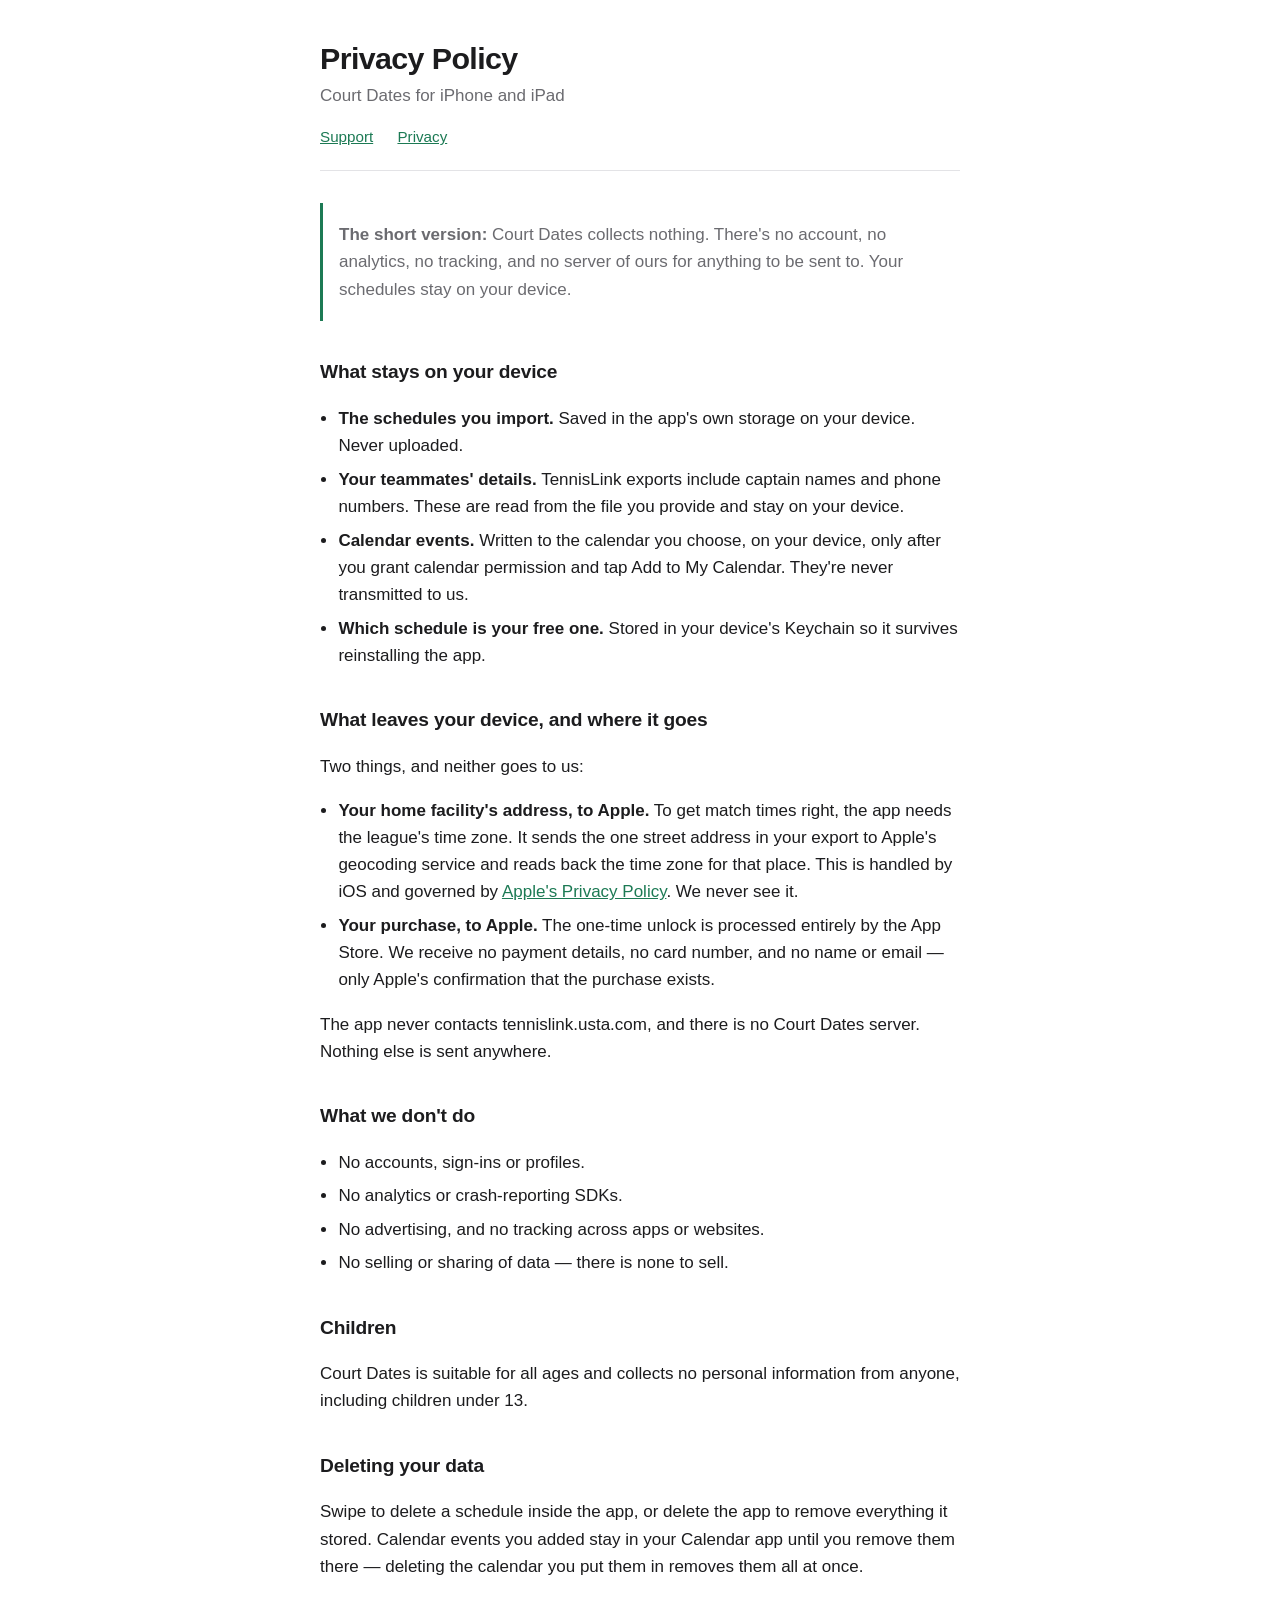
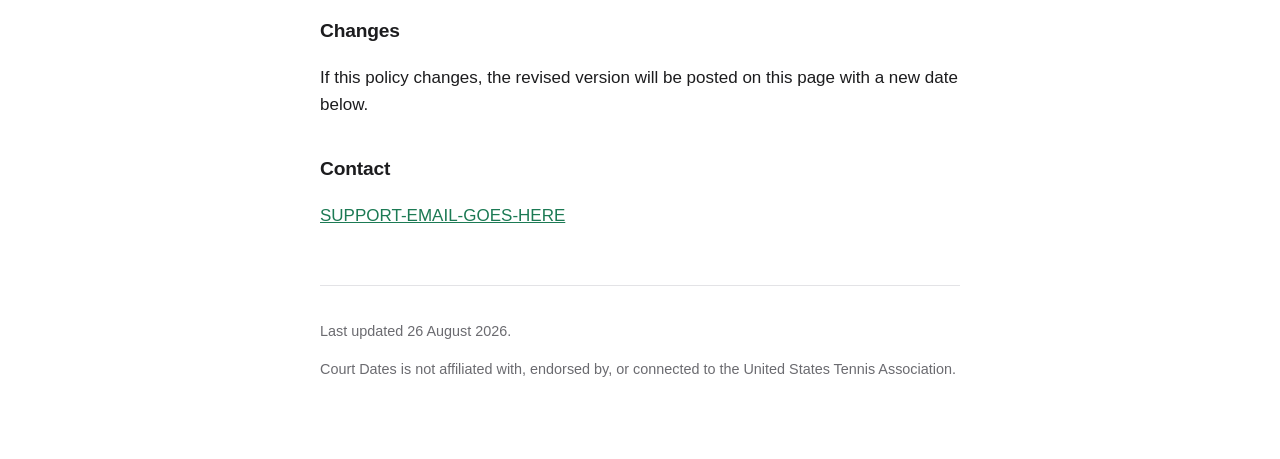
==== privacy.html @ afbc4812 "Support and privacy pages for Court Dates Co-Authored-By: Claude Opus 5 <noreply@anthropic.com> Clau" ====
<!doctype html>
<html lang="en">
<head>
<meta charset="utf-8">
<meta name="viewport" content="width=device-width, initial-scale=1">
<title>Court Dates — Privacy Policy</title>
<link rel="stylesheet" href="style.css">
</head>
<body>
<main>
  <header>
    <h1>Privacy Policy</h1>
    <p class="tagline">Court Dates for iPhone and iPad</p>
    <nav>
      <a href="index.html">Support</a>
      <a href="privacy.html">Privacy</a>
    </nav>
  </header>

  <div class="note">
    <p><strong>The short version:</strong> Court Dates collects nothing. There's
    no account, no analytics, no tracking, and no server of ours for anything to
    be sent to. Your schedules stay on your device.</p>
  </div>

  <h2>What stays on your device</h2>
  <ul>
    <li><strong>The schedules you import.</strong> Saved in the app's own storage on your device. Never uploaded.</li>
    <li><strong>Your teammates' details.</strong> TennisLink exports include captain names and phone numbers. These are read from the file you provide and stay on your device.</li>
    <li><strong>Calendar events.</strong> Written to the calendar you choose, on your device, only after you grant calendar permission and tap Add to My Calendar. They're never transmitted to us.</li>
    <li><strong>Which schedule is your free one.</strong> Stored in your device's Keychain so it survives reinstalling the app.</li>
  </ul>

  <h2>What leaves your device, and where it goes</h2>
  <p>Two things, and neither goes to us:</p>
  <ul>
    <li><strong>Your home facility's address, to Apple.</strong> To get match times right, the app needs the league's time zone. It sends the one street address in your export to Apple's geocoding service and reads back the time zone for that place. This is handled by iOS and governed by <a href="https://www.apple.com/legal/privacy/">Apple's Privacy Policy</a>. We never see it.</li>
    <li><strong>Your purchase, to Apple.</strong> The one-time unlock is processed entirely by the App Store. We receive no payment details, no card number, and no name or email — only Apple's confirmation that the purchase exists.</li>
  </ul>
  <p>The app never contacts tennislink.usta.com, and there is no Court Dates
  server. Nothing else is sent anywhere.</p>

  <h2>What we don't do</h2>
  <ul>
    <li>No accounts, sign-ins or profiles.</li>
    <li>No analytics or crash-reporting SDKs.</li>
    <li>No advertising, and no tracking across apps or websites.</li>
    <li>No selling or sharing of data — there is none to sell.</li>
  </ul>

  <h2>Children</h2>
  <p>Court Dates is suitable for all ages and collects no personal information
  from anyone, including children under 13.</p>

  <h2>Deleting your data</h2>
  <p>Swipe to delete a schedule inside the app, or delete the app to remove
  everything it stored. Calendar events you added stay in your Calendar app
  until you remove them there — deleting the calendar you put them in removes
  them all at once.</p>

  <h2>Changes</h2>
  <p>If this policy changes, the revised version will be posted on this page
  with a new date below.</p>

  <h2>Contact</h2>
  <p><a href="mailto:SUPPORT-EMAIL-GOES-HERE">SUPPORT-EMAIL-GOES-HERE</a></p>

  <footer>
    <p>Last updated 26 August 2026.</p>
    <p>Court Dates is not affiliated with, endorsed by, or connected to the
    United States Tennis Association.</p>
  </footer>
</main>
</body>
</html>
---- style.css ----
:root {
  --ink: #1c1c1e;
  --muted: #6b6b70;
  --accent: #1c7a54;
  --rule: #e3e3e6;
  --bg: #ffffff;
}

@media (prefers-color-scheme: dark) {
  :root {
    --ink: #f2f2f7;
    --muted: #a1a1a6;
    --accent: #4ec08c;
    --rule: #3a3a3c;
    --bg: #1c1c1e;
  }
}

* { box-sizing: border-box; }

body {
  margin: 0;
  padding: 2.5rem 1.25rem 4rem;
  background: var(--bg);
  color: var(--ink);
  font: 17px/1.6 -apple-system, BlinkMacSystemFont, "Segoe UI", Roboto, sans-serif;
  -webkit-text-size-adjust: 100%;
}

main { max-width: 40rem; margin: 0 auto; }

header { border-bottom: 1px solid var(--rule); padding-bottom: 1.25rem; margin-bottom: 2rem; }

h1 { font-size: 1.9rem; line-height: 1.2; margin: 0 0 .35rem; letter-spacing: -0.02em; }
h2 { font-size: 1.2rem; margin: 2.25rem 0 .6rem; letter-spacing: -0.01em; }

.tagline { color: var(--muted); margin: 0; }

a { color: var(--accent); }

nav { margin-top: 1rem; font-size: .95rem; }
nav a { margin-right: 1.25rem; }

ul { padding-left: 1.15rem; }
li { margin-bottom: .4rem; }

.note {
  border-left: 3px solid var(--accent);
  padding: .1rem 0 .1rem 1rem;
  margin: 1.5rem 0;
  color: var(--muted);
}

footer {
  margin-top: 3.5rem;
  padding-top: 1.25rem;
  border-top: 1px solid var(--rule);
  color: var(--muted);
  font-size: .9rem;
}

code {
  font-family: ui-monospace, SFMono-Regular, Menlo, monospace;
  font-size: .9em;
  background: var(--rule);
  padding: .1em .35em;
  border-radius: 4px;
}
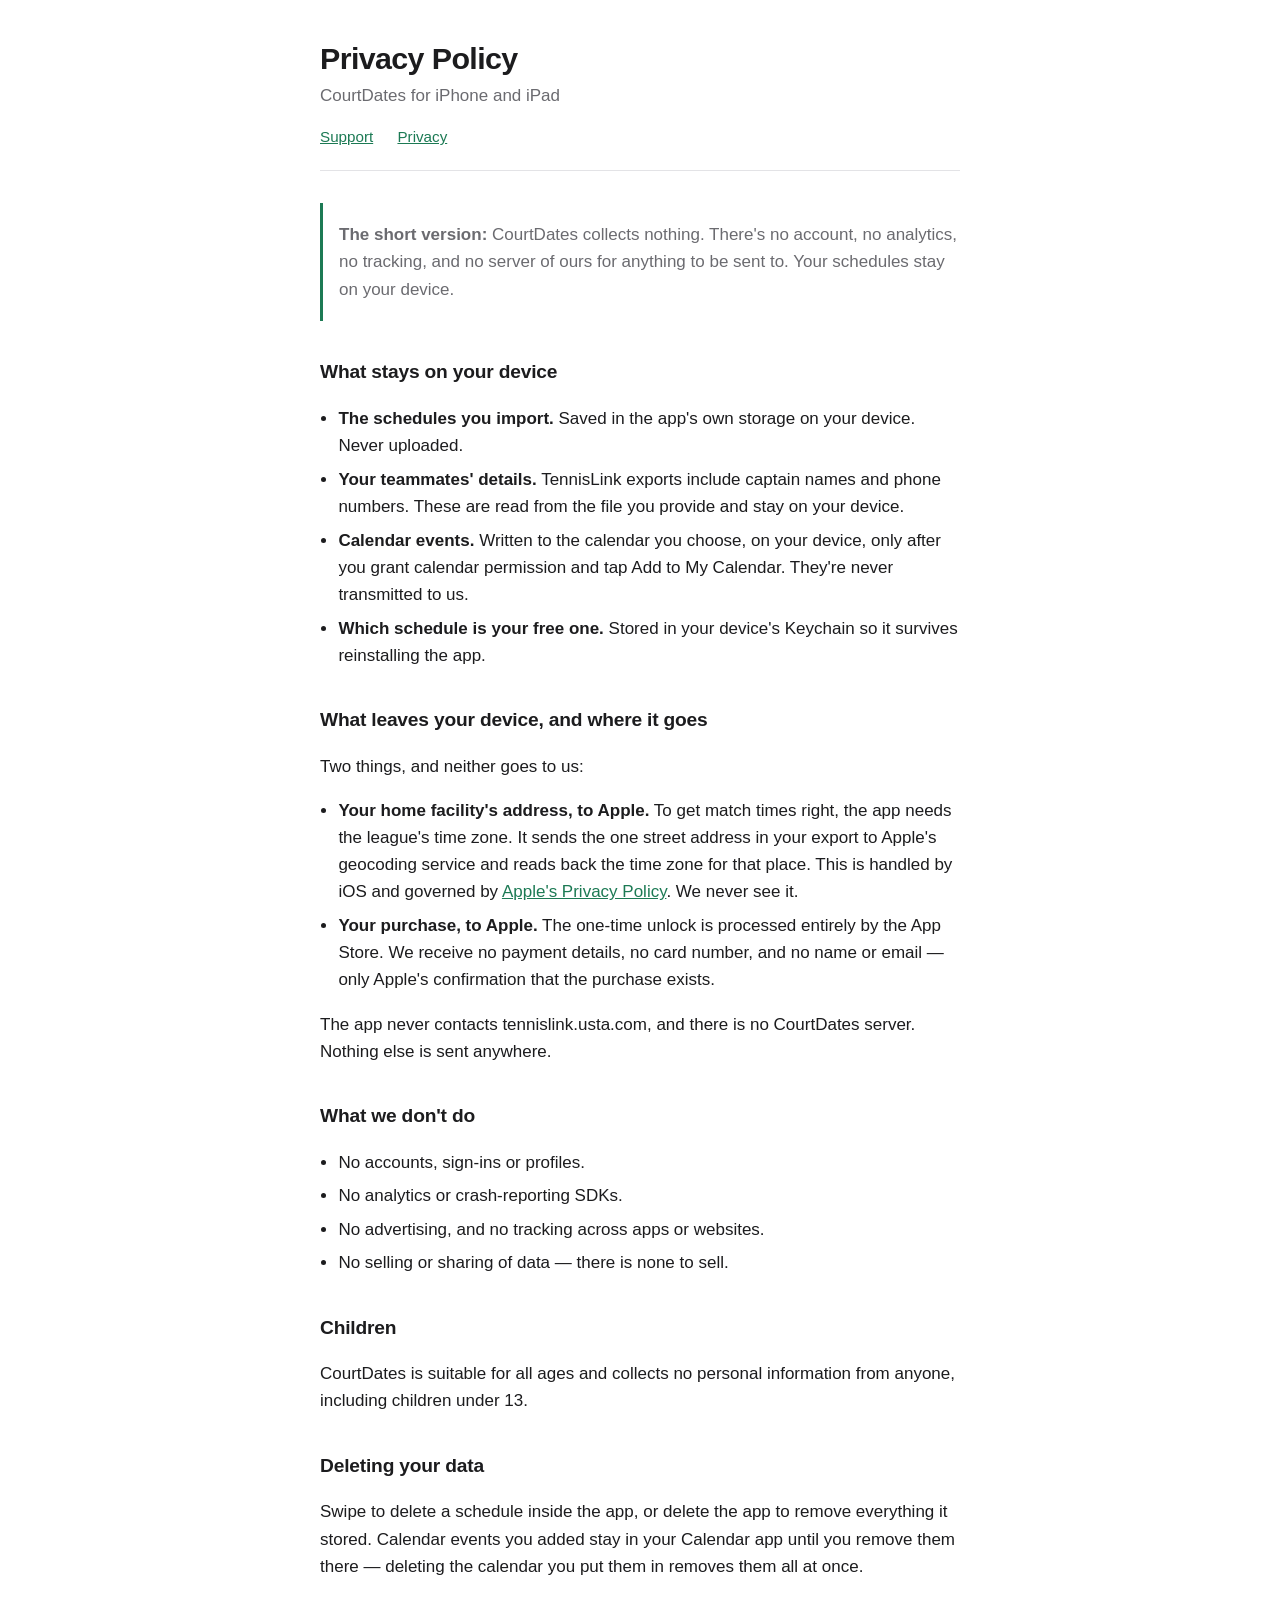
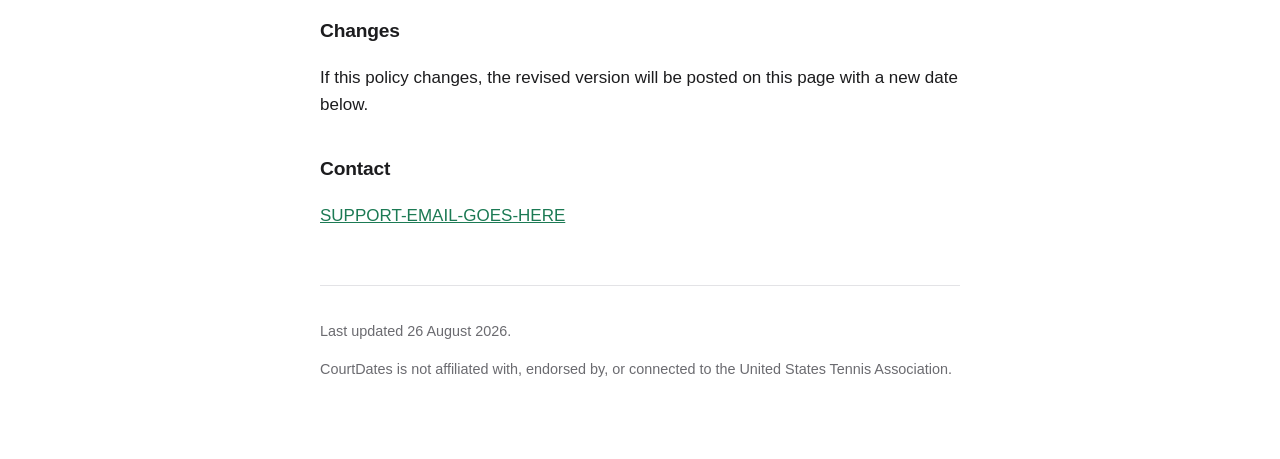
==== commit dfa9f09f: "Use CourtDates as the name everywhere, unspaced Co-Authored-By: Claude Opus 5 <noreply@anthropic.com" ====
--- a/privacy.html
+++ b/privacy.html
@@ -3,14 +3,14 @@
 <head>
 <meta charset="utf-8">
 <meta name="viewport" content="width=device-width, initial-scale=1">
-<title>Court Dates — Privacy Policy</title>
+<title>CourtDates — Privacy Policy</title>
 <link rel="stylesheet" href="style.css">
 </head>
 <body>
 <main>
   <header>
     <h1>Privacy Policy</h1>
-    <p class="tagline">Court Dates for iPhone and iPad</p>
+    <p class="tagline">CourtDates for iPhone and iPad</p>
     <nav>
       <a href="index.html">Support</a>
       <a href="privacy.html">Privacy</a>
@@ -18,7 +18,7 @@
   </header>
 
   <div class="note">
-    <p><strong>The short version:</strong> Court Dates collects nothing. There's
+    <p><strong>The short version:</strong> CourtDates collects nothing. There's
     no account, no analytics, no tracking, and no server of ours for anything to
     be sent to. Your schedules stay on your device.</p>
   </div>
@@ -37,7 +37,7 @@
     <li><strong>Your home facility's address, to Apple.</strong> To get match times right, the app needs the league's time zone. It sends the one street address in your export to Apple's geocoding service and reads back the time zone for that place. This is handled by iOS and governed by <a href="https://www.apple.com/legal/privacy/">Apple's Privacy Policy</a>. We never see it.</li>
     <li><strong>Your purchase, to Apple.</strong> The one-time unlock is processed entirely by the App Store. We receive no payment details, no card number, and no name or email — only Apple's confirmation that the purchase exists.</li>
   </ul>
-  <p>The app never contacts tennislink.usta.com, and there is no Court Dates
+  <p>The app never contacts tennislink.usta.com, and there is no CourtDates
   server. Nothing else is sent anywhere.</p>
 
   <h2>What we don't do</h2>
@@ -49,7 +49,7 @@
   </ul>
 
   <h2>Children</h2>
-  <p>Court Dates is suitable for all ages and collects no personal information
+  <p>CourtDates is suitable for all ages and collects no personal information
   from anyone, including children under 13.</p>
 
   <h2>Deleting your data</h2>
@@ -67,7 +67,7 @@
 
   <footer>
     <p>Last updated 26 August 2026.</p>
-    <p>Court Dates is not affiliated with, endorsed by, or connected to the
+    <p>CourtDates is not affiliated with, endorsed by, or connected to the
     United States Tennis Association.</p>
   </footer>
 </main>
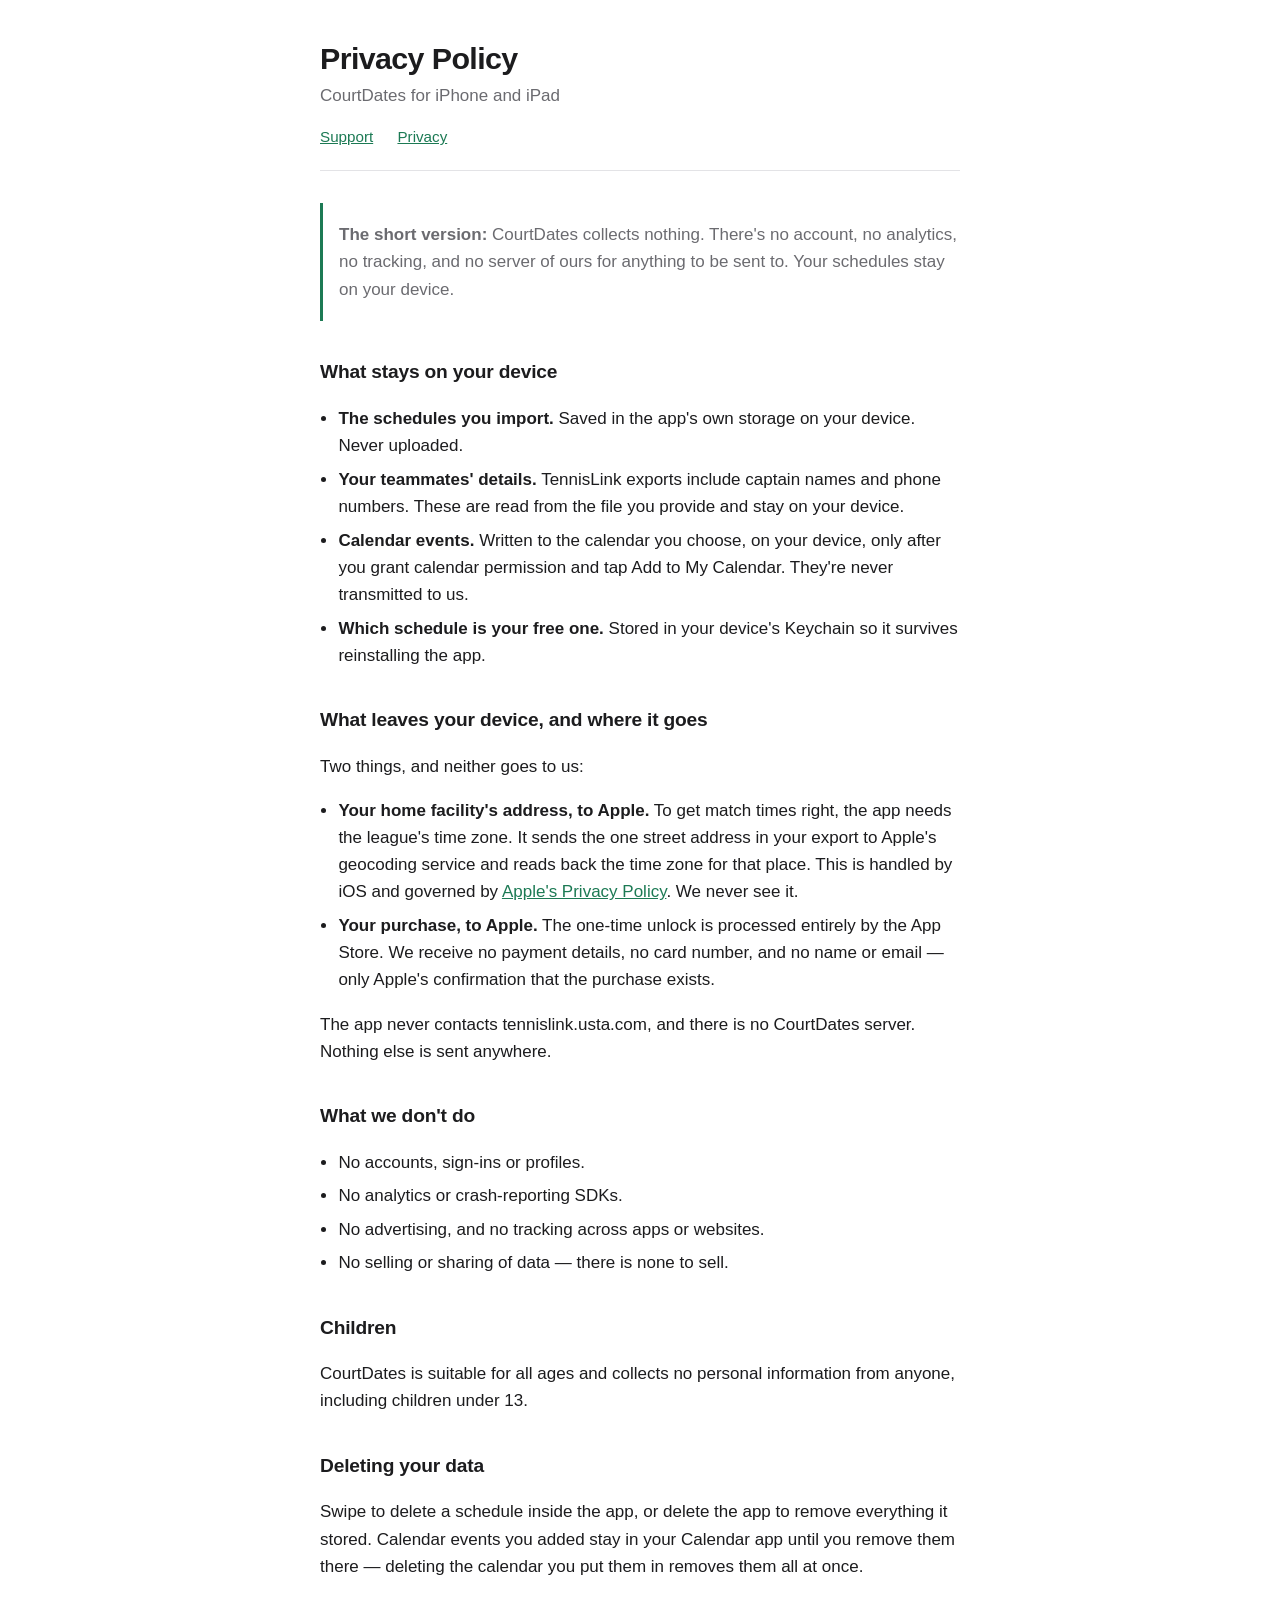
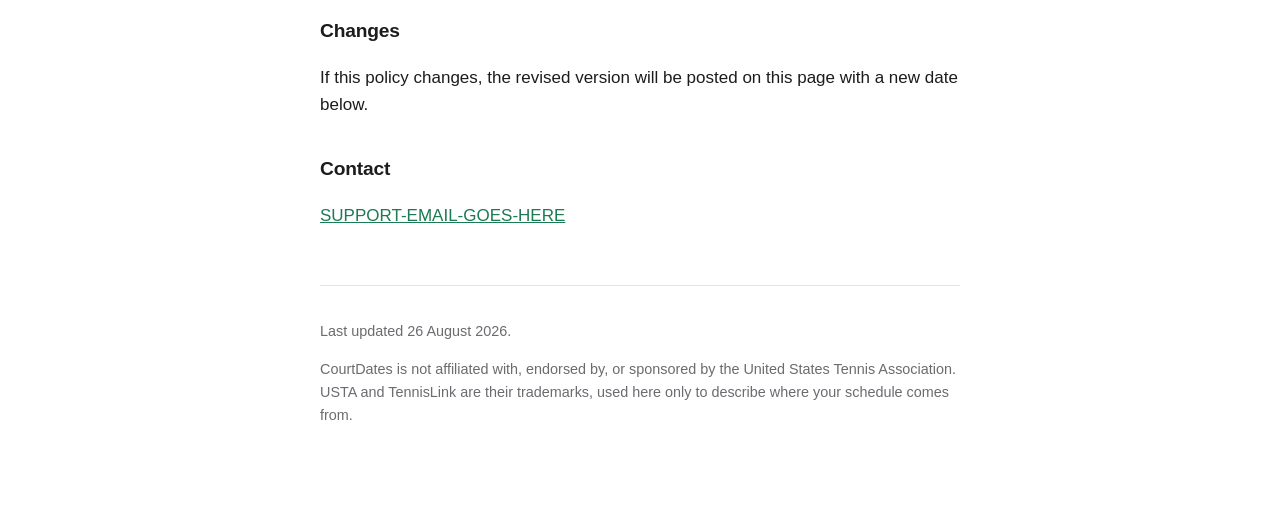
==== commit ce062a4b: "Name TennisLink in the disclaimer too, on both pages TennisLink is a USTA product, so the old wordin" ====
--- a/privacy.html
+++ b/privacy.html
@@ -67,8 +67,9 @@
 
   <footer>
     <p>Last updated 26 August 2026.</p>
-    <p>CourtDates is not affiliated with, endorsed by, or connected to the
-    United States Tennis Association.</p>
+    <p>CourtDates is not affiliated with, endorsed by, or sponsored by the
+    United States Tennis Association. USTA and TennisLink are their trademarks,
+    used here only to describe where your schedule comes from.</p>
   </footer>
 </main>
 </body>
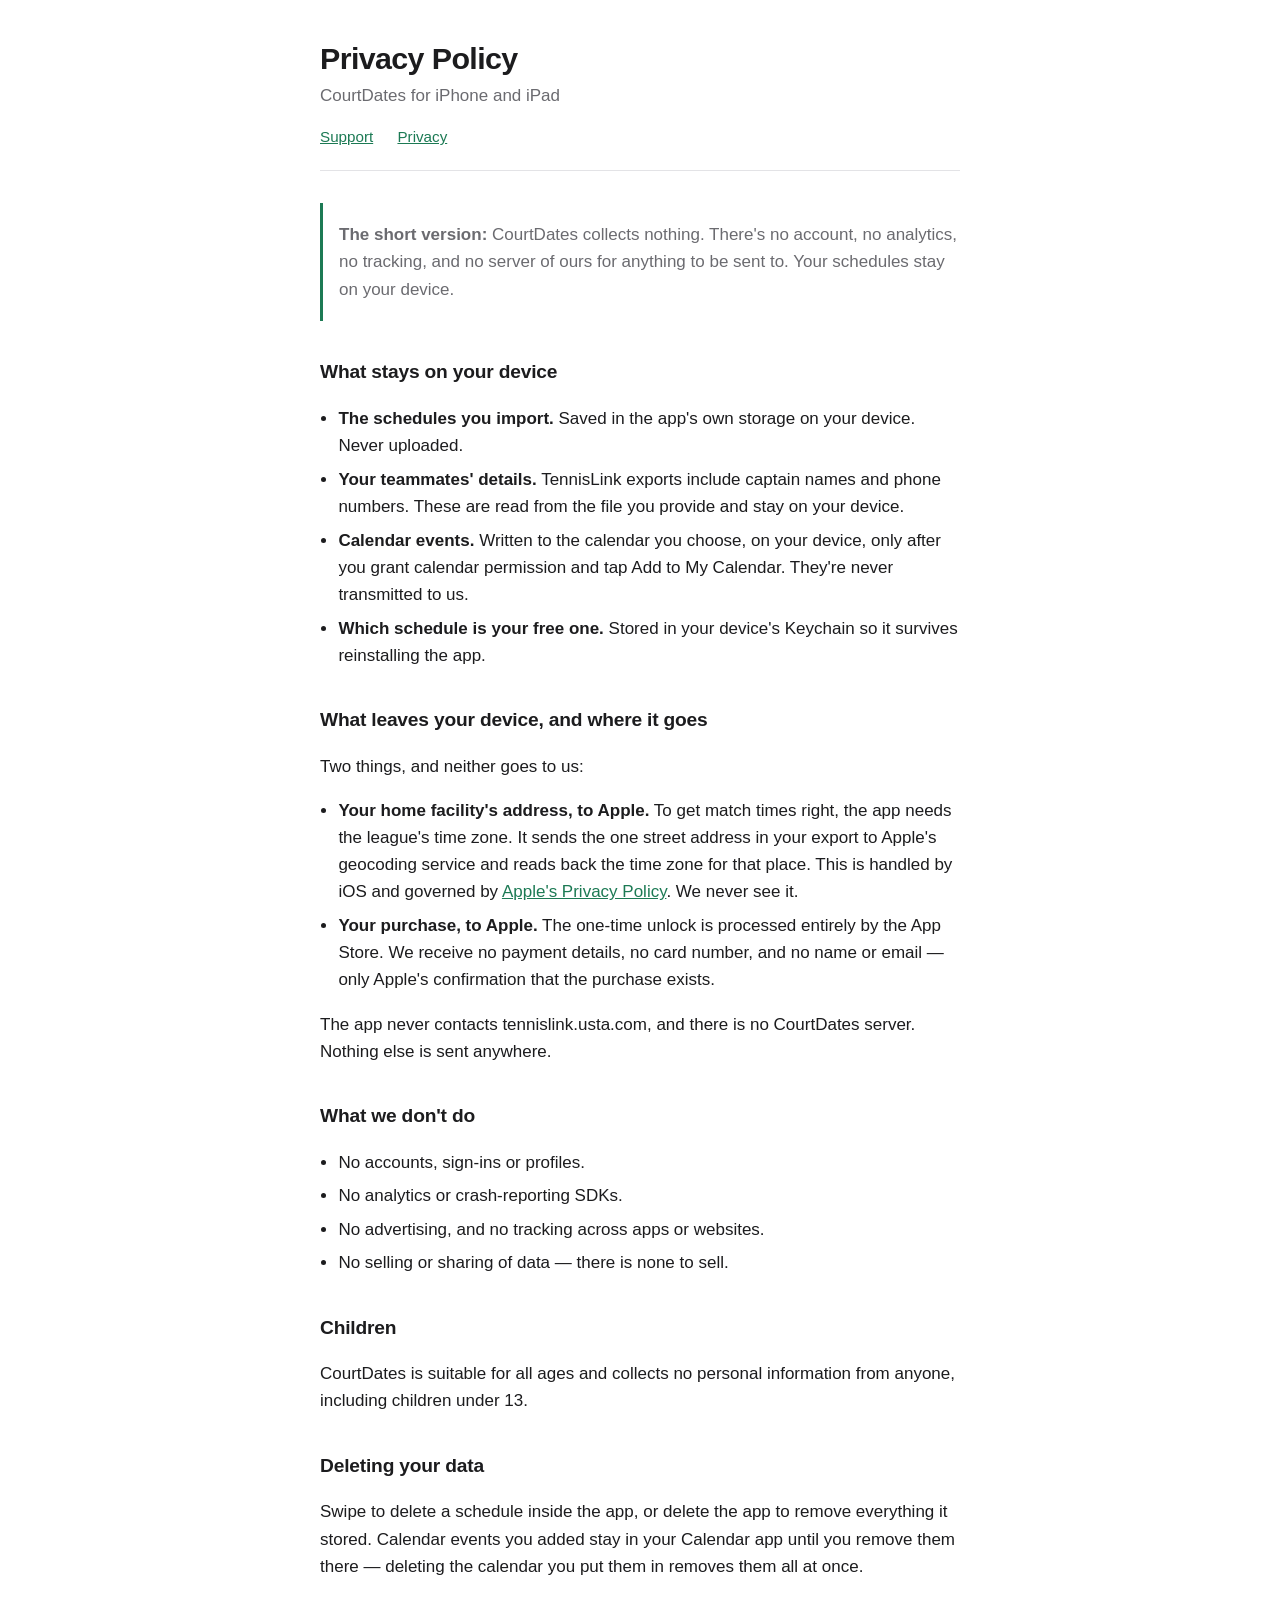
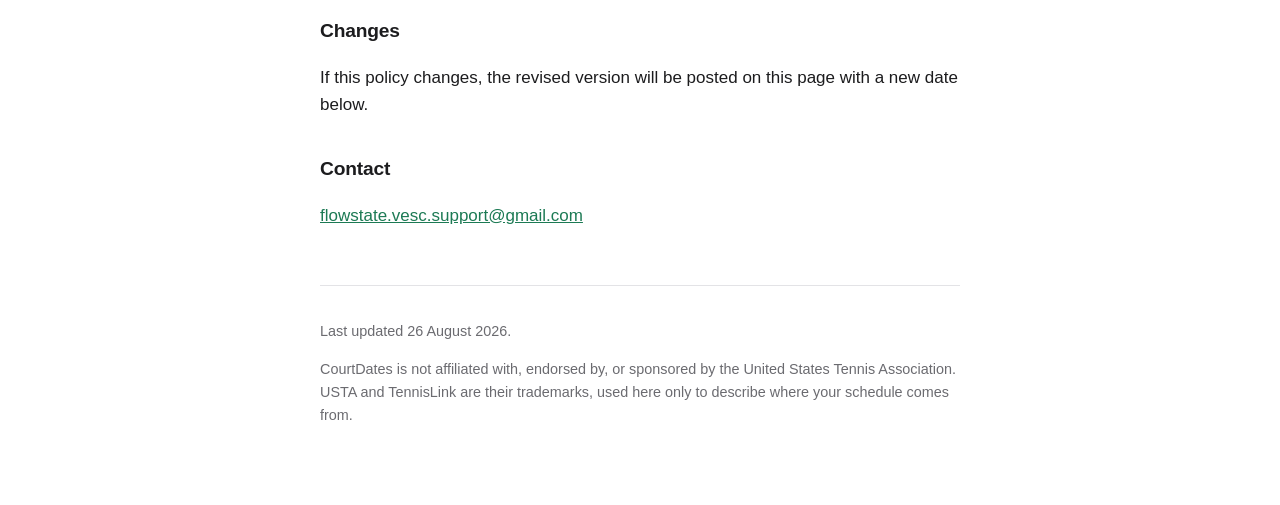
==== commit 82cbafd5: "Add the support email to both pages Co-Authored-By: Claude Opus 5 <noreply@anthropic.com> Claude-Ses" ====
--- a/privacy.html
+++ b/privacy.html
@@ -63,7 +63,7 @@
   with a new date below.</p>
 
   <h2>Contact</h2>
-  <p><a href="mailto:SUPPORT-EMAIL-GOES-HERE">SUPPORT-EMAIL-GOES-HERE</a></p>
+  <p><a href="mailto:flowstate.vesc.support@gmail.com">flowstate.vesc.support@gmail.com</a></p>
 
   <footer>
     <p>Last updated 26 August 2026.</p>
--- a/style.css
+++ b/style.css
@@ -59,6 +59,28 @@
   font-size: .9rem;
 }
 
+/* The team-page diagram — the same wireframe the app shows in its export
+   guide. Drawn rather than screenshotted: no logo, colours or page design of
+   anyone else's is reproduced, and only the two link labels are real. */
+.diagram {
+  display: block;
+  width: 100%;
+  max-width: 24rem;
+  height: auto;
+  margin: 1rem 0 .35rem;
+}
+.diagram .frame { fill: none; stroke: var(--rule); stroke-width: 1.5; }
+.diagram .ph { fill: var(--rule); }
+.diagram .tab { fill: none; stroke: var(--rule); }
+.diagram .tab-on { fill: var(--rule); stroke: var(--rule); }
+.diagram text { font-family: -apple-system, BlinkMacSystemFont, "Segoe UI", Roboto, sans-serif; }
+.diagram .label { fill: var(--ink); font-size: 10px; font-weight: 600; }
+.diagram .label-off { fill: var(--muted); font-size: 10px; }
+.diagram .mark { fill: none; stroke: #d9432f; stroke-width: 2; }
+.diagram .badge { fill: #d9432f; }
+.diagram .badge-text { fill: #fff; font-size: 9px; font-weight: 700; }
+.diagram-caption { color: var(--muted); font-size: .85rem; margin: 0 0 1.5rem; }
+
 code {
   font-family: ui-monospace, SFMono-Regular, Menlo, monospace;
   font-size: .9em;
